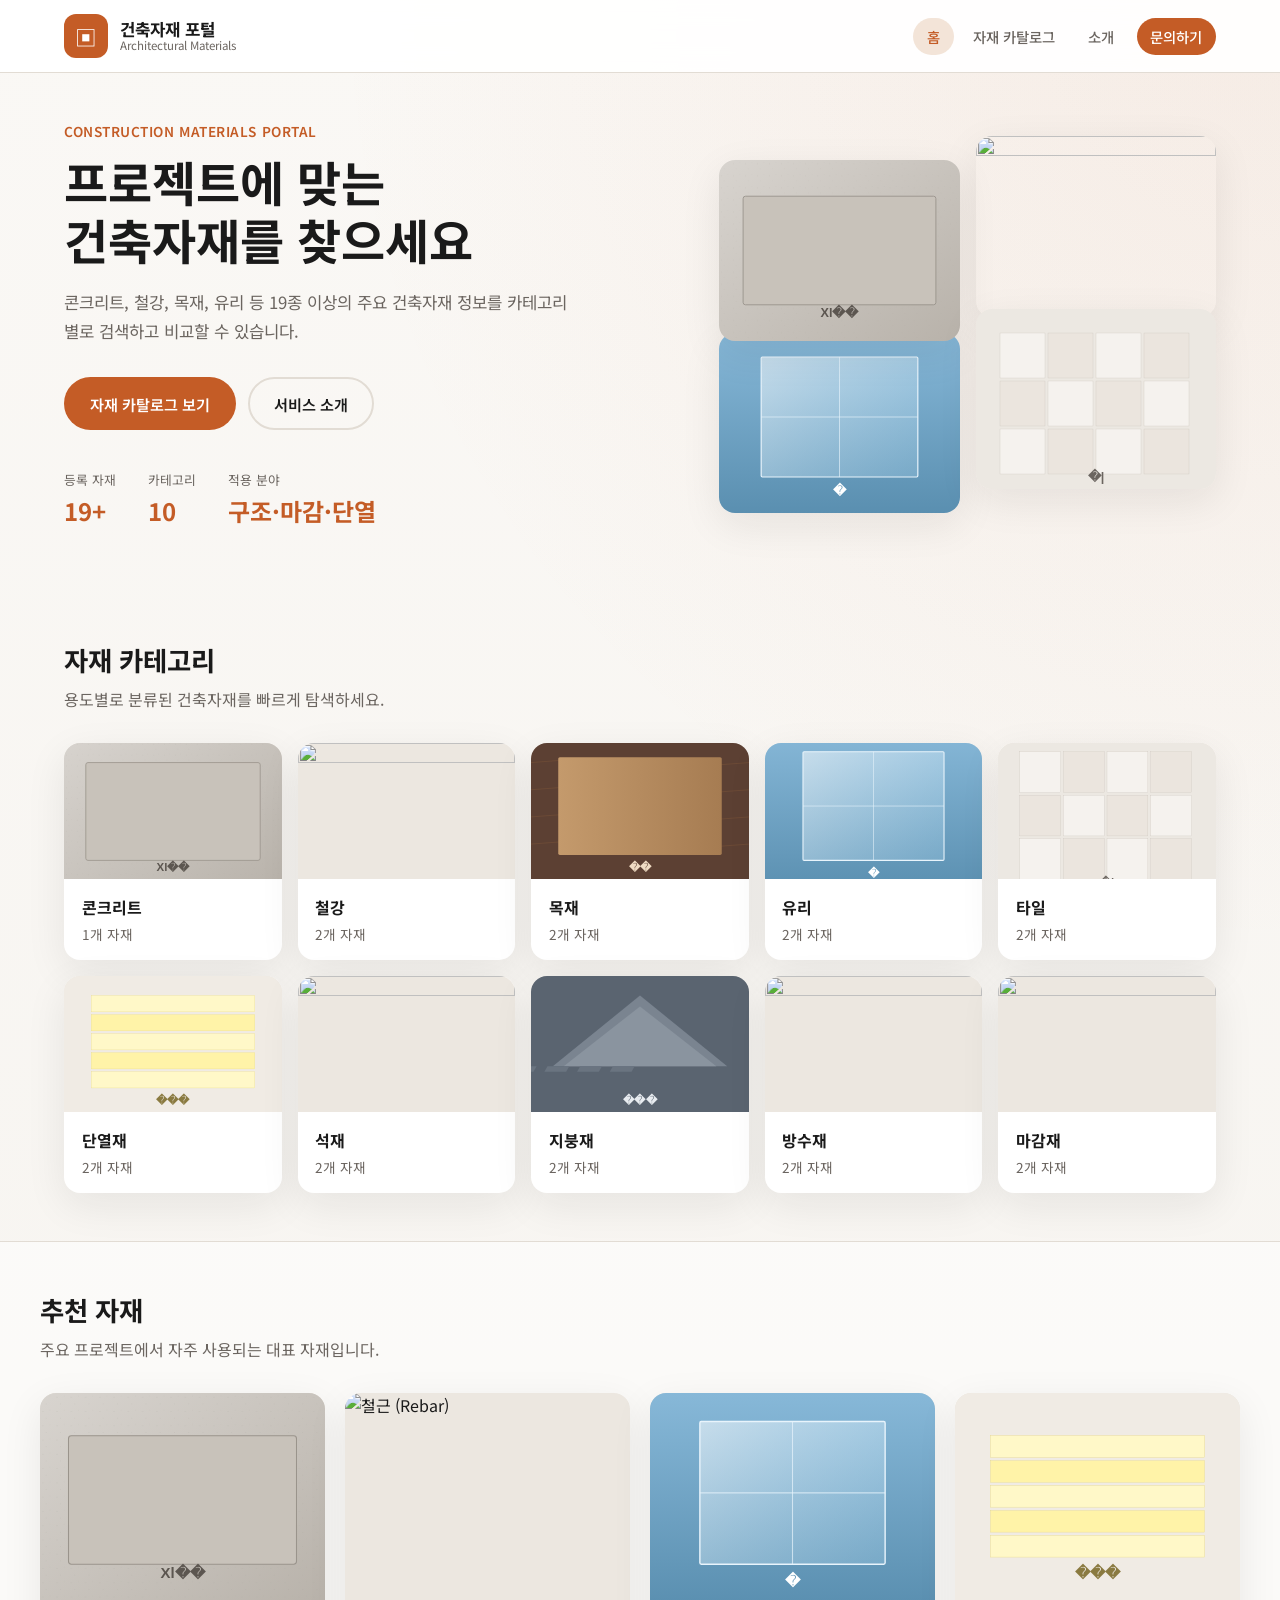
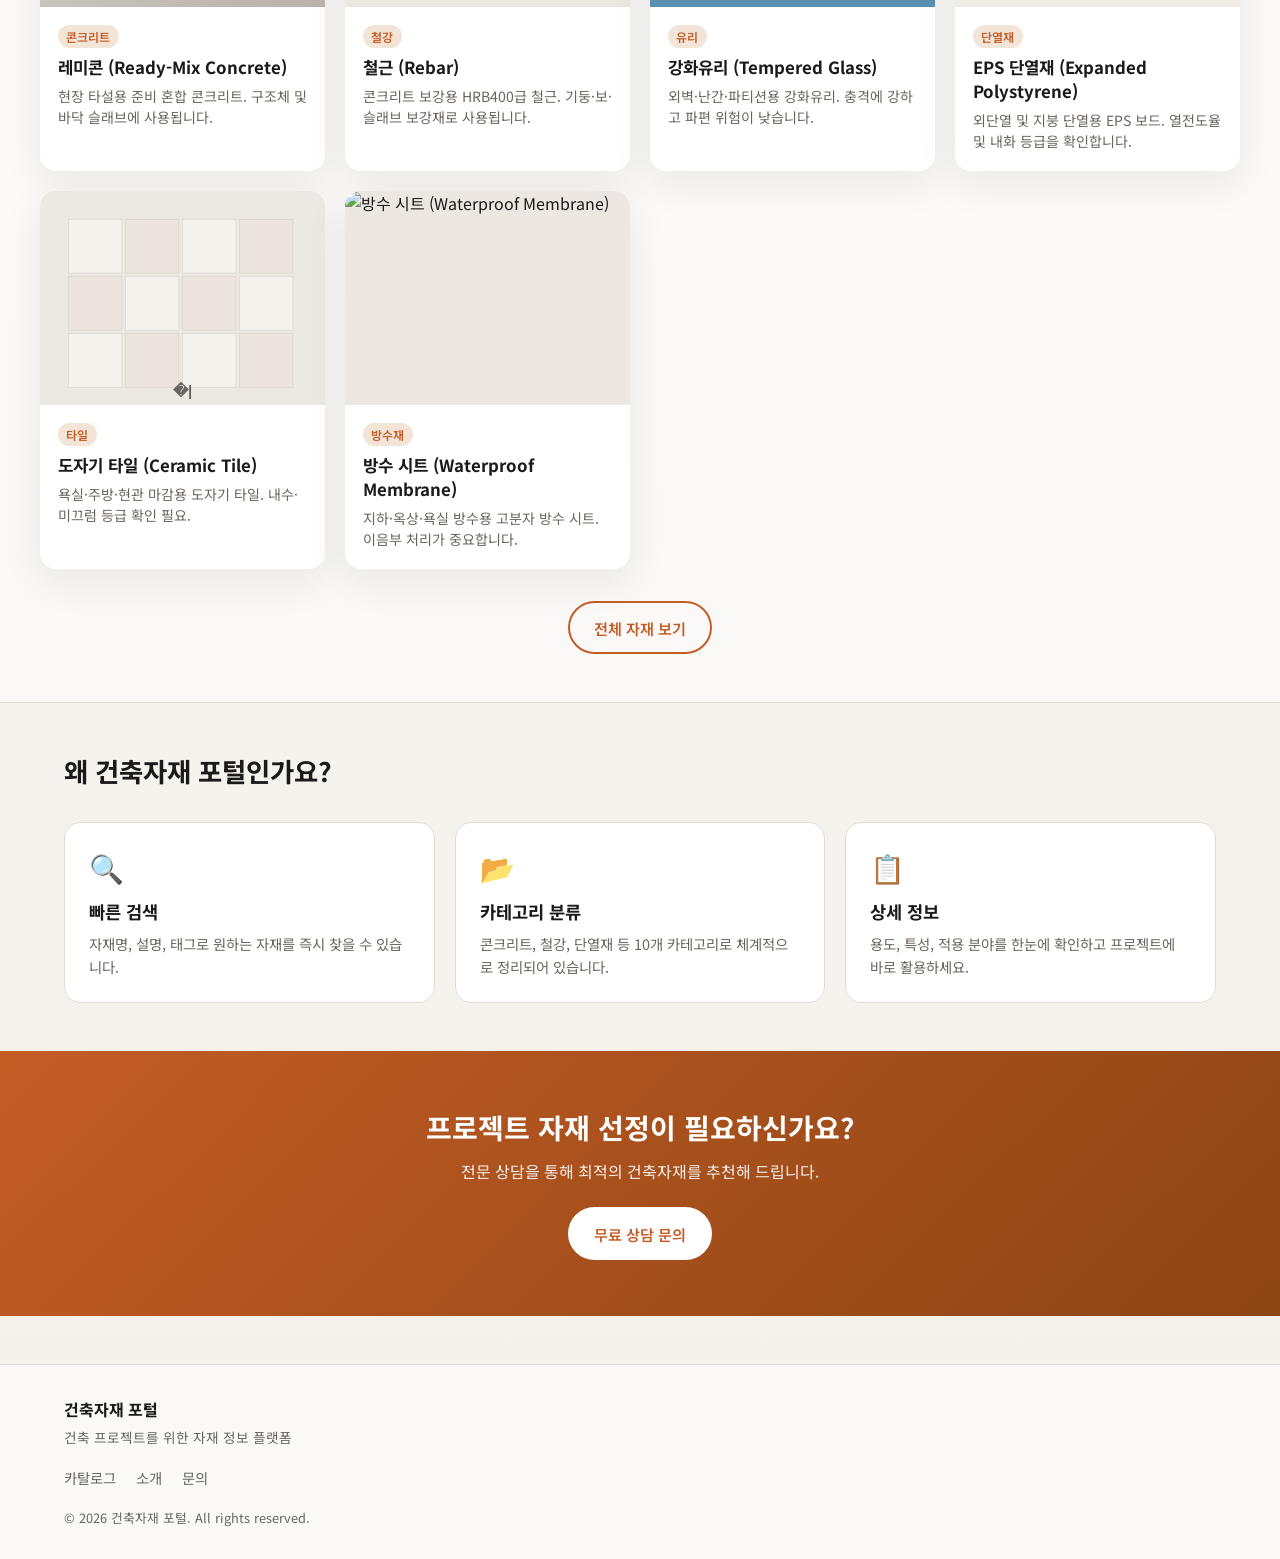
==== index.html @ ce955413 "Add architectural materials web site. Static multi-page site for browsing building materials with ca" ====
<!DOCTYPE html>
<html lang="ko">
<head>
  <meta charset="UTF-8">
  <meta name="viewport" content="width=device-width, initial-scale=1.0">
  <meta name="description" content="건축자재 정보, 카탈로그, 시공 가이드를 제공하는 건축자재 전문 포털">
  <title>건축자재 포털 | Architectural Materials</title>
  <link rel="preconnect" href="https://fonts.googleapis.com">
  <link rel="preconnect" href="https://fonts.gstatic.com" crossorigin>
  <link href="https://fonts.googleapis.com/css2?family=Noto+Sans+KR:wght@400;500;600;700&display=swap" rel="stylesheet">
  <link rel="stylesheet" href="styles.css">
</head>
<body>
  <header class="site-header">
    <div class="site-header__inner">
      <a class="site-brand" href="index.html">
        <span class="site-brand__logo" aria-hidden="true">▣</span>
        <span class="site-brand__text">
          <strong>건축자재 포털</strong>
          <small>Architectural Materials</small>
        </span>
      </a>
      <button class="nav-toggle" type="button" aria-expanded="false" aria-controls="siteNav" aria-label="메뉴 열기">
        <span></span><span></span><span></span>
      </button>
      <nav class="site-nav" id="siteNav">
        <a class="site-nav__link is-active" href="index.html">홈</a>
        <a class="site-nav__link" href="catalog.html">자재 카탈로그</a>
        <a class="site-nav__link" href="about.html">소개</a>
        <a class="site-nav__link site-nav__link--cta" href="contact.html">문의하기</a>
      </nav>
    </div>
  </header>

  <main>
    <section class="hero">
      <div class="hero__content">
        <p class="hero__eyebrow">Construction Materials Portal</p>
        <h1 class="hero__title">프로젝트에 맞는<br>건축자재를 찾으세요</h1>
        <p class="hero__desc">
          콘크리트, 철강, 목재, 유리 등 19종 이상의 주요 건축자재 정보를
          카테고리별로 검색하고 비교할 수 있습니다.
        </p>
        <div class="hero__actions">
          <a class="btn btn--primary" href="catalog.html">자재 카탈로그 보기</a>
          <a class="btn btn--ghost" href="about.html">서비스 소개</a>
        </div>
        <dl class="hero__stats">
          <div>
            <dt>등록 자재</dt>
            <dd id="heroMaterialCount">19+</dd>
          </div>
          <div>
            <dt>카테고리</dt>
            <dd id="heroCategoryCount">10</dd>
          </div>
          <div>
            <dt>적용 분야</dt>
            <dd>구조·마감·단열</dd>
          </div>
        </dl>
      </div>
      <div class="hero__visual" aria-hidden="true">
        <div class="hero__grid">
          <img src="images/concrete.svg" alt="">
          <img src="images/steel.svg" alt="">
          <img src="images/glass.svg" alt="">
          <img src="images/tile.svg" alt="">
        </div>
      </div>
    </section>

    <section class="section">
      <div class="section__head">
        <h2>자재 카테고리</h2>
        <p>용도별로 분류된 건축자재를 빠르게 탐색하세요.</p>
      </div>
      <div class="category-grid" id="categoryGrid"></div>
    </section>

    <section class="section section--alt">
      <div class="section__head">
        <h2>추천 자재</h2>
        <p>주요 프로젝트에서 자주 사용되는 대표 자재입니다.</p>
      </div>
      <div class="featured-grid" id="featuredGrid"></div>
      <div class="section__footer">
        <a class="btn btn--outline" href="catalog.html">전체 자재 보기</a>
      </div>
    </section>

    <section class="section">
      <div class="section__head">
        <h2>왜 건축자재 포털인가요?</h2>
      </div>
      <div class="features">
        <article class="feature-card">
          <span class="feature-card__icon">🔍</span>
          <h3>빠른 검색</h3>
          <p>자재명, 설명, 태그로 원하는 자재를 즉시 찾을 수 있습니다.</p>
        </article>
        <article class="feature-card">
          <span class="feature-card__icon">📂</span>
          <h3>카테고리 분류</h3>
          <p>콘크리트, 철강, 단열재 등 10개 카테고리로 체계적으로 정리되어 있습니다.</p>
        </article>
        <article class="feature-card">
          <span class="feature-card__icon">📋</span>
          <h3>상세 정보</h3>
          <p>용도, 특성, 적용 분야를 한눈에 확인하고 프로젝트에 바로 활용하세요.</p>
        </article>
      </div>
    </section>

    <section class="cta-banner">
      <div class="cta-banner__inner">
        <h2>프로젝트 자재 선정이 필요하신가요?</h2>
        <p>전문 상담을 통해 최적의 건축자재를 추천해 드립니다.</p>
        <a class="btn btn--light" href="contact.html">무료 상담 문의</a>
      </div>
    </section>
  </main>

  <footer class="site-footer">
    <div class="site-footer__inner">
      <div class="site-footer__brand">
        <strong>건축자재 포털</strong>
        <p>건축 프로젝트를 위한 자재 정보 플랫폼</p>
      </div>
      <nav class="site-footer__nav">
        <a href="catalog.html">카탈로그</a>
        <a href="about.html">소개</a>
        <a href="contact.html">문의</a>
      </nav>
      <p class="site-footer__copy">&copy; 2026 건축자재 포털. All rights reserved.</p>
    </div>
  </footer>

  <script src="materials.js"></script>
  <script src="home.js"></script>
  <script src="nav.js"></script>
</body>
</html>
---- styles.css ----
:root {
  --bg: #f4f1ec;
  --surface: #ffffff;
  --text: #1a1a1a;
  --muted: #6b6560;
  --accent: #c45c26;
  --accent-dark: #a34a1e;
  --accent-soft: #f3e4d8;
  --border: #e2dcd4;
  --shadow: 0 12px 40px rgba(26, 26, 26, 0.08);
  --radius: 16px;
  --header-h: 72px;
}

*,
*::before,
*::after {
  box-sizing: border-box;
}

body {
  margin: 0;
  font-family: "Noto Sans KR", sans-serif;
  color: var(--text);
  background:
    radial-gradient(circle at top right, rgba(196, 92, 38, 0.08), transparent 28%),
    linear-gradient(180deg, #faf8f5 0%, var(--bg) 100%);
  min-height: 100vh;
}

a {
  color: inherit;
  text-decoration: none;
}

img {
  max-width: 100%;
  display: block;
}

.visually-hidden {
  position: absolute;
  width: 1px;
  height: 1px;
  padding: 0;
  margin: -1px;
  overflow: hidden;
  clip: rect(0, 0, 0, 0);
  white-space: nowrap;
  border: 0;
}

/* Site Header */
.site-header {
  position: sticky;
  top: 0;
  z-index: 100;
  border-bottom: 1px solid var(--border);
  background: rgba(255, 255, 255, 0.92);
  backdrop-filter: blur(12px);
}

.site-header__inner {
  max-width: 1200px;
  margin: 0 auto;
  padding: 0 1.5rem;
  height: var(--header-h);
  display: flex;
  align-items: center;
  justify-content: space-between;
  gap: 1rem;
}

.site-brand {
  display: flex;
  align-items: center;
  gap: 0.75rem;
}

.site-brand__logo {
  display: grid;
  place-items: center;
  width: 2.75rem;
  height: 2.75rem;
  border-radius: 12px;
  background: var(--accent);
  color: white;
  font-size: 1.35rem;
}

.site-brand__text {
  display: flex;
  flex-direction: column;
  line-height: 1.2;
}

.site-brand__text strong {
  font-size: 1.05rem;
}

.site-brand__text small {
  color: var(--muted);
  font-size: 0.72rem;
}

.site-nav {
  display: flex;
  align-items: center;
  gap: 0.35rem;
}

.site-nav__link {
  padding: 0.5rem 0.85rem;
  border-radius: 999px;
  font-size: 0.9rem;
  font-weight: 500;
  color: var(--muted);
  transition: color 0.2s, background 0.2s;
}

.site-nav__link:hover {
  color: var(--text);
  background: rgba(0, 0, 0, 0.04);
}

.site-nav__link.is-active {
  color: var(--accent);
  background: var(--accent-soft);
}

.site-nav__link--cta {
  background: var(--accent);
  color: white !important;
  margin-left: 0.25rem;
}

.site-nav__link--cta:hover {
  background: var(--accent-dark);
}

.nav-toggle {
  display: none;
  flex-direction: column;
  justify-content: center;
  gap: 5px;
  width: 2.5rem;
  height: 2.5rem;
  padding: 0;
  border: 1px solid var(--border);
  border-radius: 10px;
  background: var(--surface);
  cursor: pointer;
}

.nav-toggle span {
  display: block;
  width: 18px;
  height: 2px;
  margin: 0 auto;
  background: var(--text);
  border-radius: 2px;
}

/* Buttons */
.btn {
  display: inline-flex;
  align-items: center;
  justify-content: center;
  padding: 0.85rem 1.5rem;
  border-radius: 999px;
  font: inherit;
  font-weight: 600;
  font-size: 0.95rem;
  border: 2px solid transparent;
  cursor: pointer;
  transition: all 0.2s;
}

.btn--primary {
  background: var(--accent);
  color: white;
}

.btn--primary:hover {
  background: var(--accent-dark);
}

.btn--ghost {
  background: transparent;
  border-color: var(--border);
  color: var(--text);
}

.btn--ghost:hover {
  border-color: var(--accent);
  color: var(--accent);
}

.btn--outline {
  background: transparent;
  border-color: var(--accent);
  color: var(--accent);
}

.btn--outline:hover {
  background: var(--accent-soft);
}

.btn--light {
  background: white;
  color: var(--accent);
}

.btn--light:hover {
  background: var(--accent-soft);
}

.btn--full {
  width: 100%;
}

/* Hero */
.hero {
  max-width: 1200px;
  margin: 0 auto;
  padding: 3rem 1.5rem 4rem;
  display: grid;
  grid-template-columns: 1.1fr 0.9fr;
  gap: 3rem;
  align-items: center;
}

.hero__eyebrow {
  margin: 0 0 0.75rem;
  color: var(--accent);
  font-size: 0.85rem;
  font-weight: 600;
  letter-spacing: 0.04em;
  text-transform: uppercase;
}

.hero__title {
  margin: 0;
  font-size: clamp(2rem, 5vw, 3rem);
  line-height: 1.2;
  font-weight: 700;
}

.hero__desc {
  margin: 1.25rem 0 0;
  color: var(--muted);
  font-size: 1.05rem;
  line-height: 1.7;
  max-width: 32rem;
}

.hero__actions {
  display: flex;
  flex-wrap: wrap;
  gap: 0.75rem;
  margin-top: 2rem;
}

.hero__stats {
  display: flex;
  gap: 2rem;
  margin: 2.5rem 0 0;
  padding: 0;
}

.hero__stats div {
  display: flex;
  flex-direction: column;
  gap: 0.25rem;
}

.hero__stats dt {
  font-size: 0.8rem;
  color: var(--muted);
}

.hero__stats dd {
  margin: 0;
  font-size: 1.5rem;
  font-weight: 700;
  color: var(--accent);
}

.hero__grid {
  display: grid;
  grid-template-columns: 1fr 1fr;
  gap: 1rem;
}

.hero__grid img {
  width: 100%;
  aspect-ratio: 4 / 3;
  object-fit: cover;
  border-radius: var(--radius);
  box-shadow: var(--shadow);
}

.hero__grid img:first-child {
  transform: translateY(1.5rem);
}

.hero__grid img:last-child {
  transform: translateY(-1.5rem);
}

/* Sections */
.section {
  max-width: 1200px;
  margin: 0 auto;
  padding: 3rem 1.5rem;
}

.section--alt {
  background: rgba(255, 255, 255, 0.55);
  border-block: 1px solid var(--border);
  max-width: none;
}

.section--alt > * {
  max-width: 1200px;
  margin-inline: auto;
}

.section__head {
  margin-bottom: 2rem;
}

.section__head h2 {
  margin: 0;
  font-size: 1.65rem;
}

.section__head p {
  margin: 0.5rem 0 0;
  color: var(--muted);
}

.section__footer {
  text-align: center;
  margin-top: 2rem;
}

/* Category Grid */
.category-grid {
  display: grid;
  grid-template-columns: repeat(auto-fill, minmax(200px, 1fr));
  gap: 1rem;
}

.category-card {
  display: flex;
  flex-direction: column;
  background: var(--surface);
  border-radius: var(--radius);
  overflow: hidden;
  box-shadow: var(--shadow);
  transition: transform 0.25s, box-shadow 0.25s;
}

.category-card:hover {
  transform: translateY(-4px);
  box-shadow: 0 18px 48px rgba(26, 26, 26, 0.12);
}

.category-card__img {
  width: 100%;
  aspect-ratio: 16 / 10;
  object-fit: cover;
  background: #ece7e0;
}

.category-card__body {
  padding: 1rem 1.1rem;
}

.category-card__body h3 {
  margin: 0;
  font-size: 1rem;
}

.category-card__body p {
  margin: 0.3rem 0 0;
  color: var(--muted);
  font-size: 0.85rem;
}

/* Featured Grid */
.featured-grid {
  display: grid;
  grid-template-columns: repeat(auto-fill, minmax(260px, 1fr));
  gap: 1.25rem;
}

/* Features */
.features {
  display: grid;
  grid-template-columns: repeat(auto-fit, minmax(240px, 1fr));
  gap: 1.25rem;
}

.feature-card {
  padding: 1.5rem;
  background: var(--surface);
  border-radius: var(--radius);
  border: 1px solid var(--border);
}

.feature-card__icon {
  font-size: 1.75rem;
}

.feature-card h3 {
  margin: 0.75rem 0 0;
  font-size: 1.1rem;
}

.feature-card p {
  margin: 0.5rem 0 0;
  color: var(--muted);
  font-size: 0.9rem;
  line-height: 1.6;
}

/* CTA Banner */
.cta-banner {
  background: linear-gradient(135deg, var(--accent) 0%, #8b4513 100%);
  color: white;
  padding: 3.5rem 1.5rem;
}

.cta-banner__inner {
  max-width: 720px;
  margin: 0 auto;
  text-align: center;
}

.cta-banner__inner h2 {
  margin: 0;
  font-size: 1.75rem;
}

.cta-banner__inner p {
  margin: 0.75rem 0 1.5rem;
  opacity: 0.9;
}

/* Page Layout */
.page-main {
  max-width: 1200px;
  margin: 0 auto;
  padding: 2rem 1.5rem 3rem;
}

.page-header {
  margin-bottom: 2rem;
}

.page-header h1 {
  margin: 0;
  font-size: 2rem;
}

.page-header p {
  margin: 0.5rem 0 0;
  color: var(--muted);
}

/* Toolbar & Gallery */
.toolbar {
  display: grid;
  gap: 1rem;
  margin-bottom: 1rem;
}

.search input {
  width: 100%;
  padding: 0.95rem 1.1rem;
  border: 1px solid var(--border);
  border-radius: 999px;
  background: var(--surface);
  font: inherit;
  outline: none;
  transition: border-color 0.2s, box-shadow 0.2s;
}

.search input:focus {
  border-color: var(--accent);
  box-shadow: 0 0 0 4px rgba(196, 92, 38, 0.12);
}

.filters {
  display: flex;
  flex-wrap: wrap;
  gap: 0.6rem;
}

.filter-btn {
  border: 1px solid var(--border);
  background: var(--surface);
  color: var(--text);
  padding: 0.55rem 0.95rem;
  border-radius: 999px;
  font: inherit;
  cursor: pointer;
  transition: all 0.2s;
}

.filter-btn:hover {
  border-color: var(--accent);
}

.filter-btn.is-active {
  background: var(--accent);
  border-color: var(--accent);
  color: white;
}

.catalog-meta {
  margin-bottom: 1.25rem;
}

.catalog-meta__count {
  font-size: 0.9rem;
  color: var(--muted);
  font-weight: 500;
}

.gallery {
  display: grid;
  grid-template-columns: repeat(auto-fill, minmax(260px, 1fr));
  gap: 1.25rem;
}

.card {
  border: 0;
  padding: 0;
  background: var(--surface);
  border-radius: var(--radius);
  overflow: hidden;
  box-shadow: var(--shadow);
  cursor: pointer;
  text-align: left;
  transition: transform 0.25s ease, box-shadow 0.25s ease;
}

.card--link {
  display: block;
  color: inherit;
}

.card:hover {
  transform: translateY(-4px);
  box-shadow: 0 18px 48px rgba(26, 26, 26, 0.12);
}

.card__image-wrap {
  aspect-ratio: 4 / 3;
  overflow: hidden;
  background: #ece7e0;
}

.card__image {
  width: 100%;
  height: 100%;
  object-fit: cover;
  display: block;
  transition: transform 0.35s ease;
}

.card:hover .card__image {
  transform: scale(1.04);
}

.card__body {
  padding: 1rem 1.1rem 1.15rem;
}

.card__category {
  display: inline-block;
  margin-bottom: 0.45rem;
  padding: 0.2rem 0.55rem;
  border-radius: 999px;
  background: var(--accent-soft);
  color: var(--accent);
  font-size: 0.75rem;
  font-weight: 600;
}

.card__title {
  margin: 0;
  font-size: 1.05rem;
  font-weight: 700;
}

.card__description {
  margin: 0.45rem 0 0;
  color: var(--muted);
  font-size: 0.88rem;
  line-height: 1.5;
  display: -webkit-box;
  -webkit-line-clamp: 2;
  -webkit-box-orient: vertical;
  overflow: hidden;
}

.empty-state {
  text-align: center;
  color: var(--muted);
  padding: 3rem 1rem;
}

/* About Page */
.about-intro {
  display: grid;
  grid-template-columns: 1.2fr 0.8fr;
  gap: 2.5rem;
  align-items: center;
  margin-bottom: 1rem;
}

.about-intro__text h2 {
  margin: 0 0 1rem;
  font-size: 1.5rem;
}

.about-intro__text p {
  margin: 0 0 1rem;
  color: var(--muted);
  line-height: 1.75;
}

.about-intro__visual {
  display: grid;
  grid-template-columns: 1fr 1fr;
  gap: 0.75rem;
}

.about-intro__visual img {
  border-radius: 12px;
  box-shadow: var(--shadow);
}

.about-intro__visual img:first-child {
  grid-column: 1 / -1;
}

.about-list {
  list-style: none;
  padding: 0;
  margin: 0;
  display: grid;
  gap: 0.75rem;
}

.about-list li {
  display: flex;
  flex-wrap: wrap;
  gap: 0.5rem 1rem;
  padding: 1rem 1.25rem;
  background: var(--surface);
  border-radius: 12px;
  border: 1px solid var(--border);
}

.about-list strong {
  min-width: 4rem;
  color: var(--accent);
}

.about-list span {
  color: var(--muted);
  font-size: 0.9rem;
}

.steps {
  list-style: none;
  padding: 0;
  margin: 0;
  display: grid;
  gap: 1.25rem;
}

.step {
  display: flex;
  gap: 1.25rem;
  align-items: flex-start;
  padding: 1.25rem;
  background: var(--surface);
  border-radius: var(--radius);
  border: 1px solid var(--border);
}

.step__num {
  flex-shrink: 0;
  width: 2.5rem;
  height: 2.5rem;
  display: grid;
  place-items: center;
  border-radius: 50%;
  background: var(--accent);
  color: white;
  font-weight: 700;
}

.step h3 {
  margin: 0;
  font-size: 1.05rem;
}

.step p {
  margin: 0.4rem 0 0;
  color: var(--muted);
  font-size: 0.9rem;
  line-height: 1.6;
}

/* Contact Page */
.contact-layout {
  display: grid;
  grid-template-columns: 1fr 1.2fr;
  gap: 2.5rem;
  align-items: start;
}

.contact-info h2,
.contact-form-wrap h2 {
  margin: 0 0 1.25rem;
  font-size: 1.25rem;
}

.contact-details {
  margin: 0;
  display: grid;
  gap: 1.25rem;
}

.contact-details dt {
  font-size: 0.8rem;
  color: var(--muted);
  margin-bottom: 0.25rem;
}

.contact-details dd {
  margin: 0;
  line-height: 1.5;
}

.contact-details a {
  color: var(--accent);
}

.contact-details a:hover {
  text-decoration: underline;
}

.contact-note {
  margin-top: 1.5rem;
  padding: 1rem;
  background: var(--accent-soft);
  border-radius: 12px;
  font-size: 0.88rem;
  color: var(--accent-dark);
}

.contact-note p {
  margin: 0;
}

.contact-form-wrap {
  padding: 1.75rem;
  background: var(--surface);
  border-radius: var(--radius);
  border: 1px solid var(--border);
  box-shadow: var(--shadow);
}

.form-group {
  margin-bottom: 1.1rem;
}

.form-group label {
  display: block;
  margin-bottom: 0.4rem;
  font-size: 0.9rem;
  font-weight: 500;
}

.required {
  color: var(--accent);
}

.form-group input,
.form-group select,
.form-group textarea {
  width: 100%;
  padding: 0.8rem 1rem;
  border: 1px solid var(--border);
  border-radius: 10px;
  font: inherit;
  outline: none;
  transition: border-color 0.2s, box-shadow 0.2s;
}

.form-group input:focus,
.form-group select:focus,
.form-group textarea:focus {
  border-color: var(--accent);
  box-shadow: 0 0 0 3px rgba(196, 92, 38, 0.1);
}

.form-group textarea {
  resize: vertical;
  min-height: 120px;
}

.form-success {
  margin: 1rem 0 0;
  padding: 0.85rem;
  background: #e8f5e9;
  color: #2e7d32;
  border-radius: 10px;
  font-size: 0.9rem;
  text-align: center;
}

/* Lightbox */
.lightbox {
  width: min(920px, calc(100vw - 2rem));
  max-height: calc(100vh - 2rem);
  padding: 0;
  border: 0;
  border-radius: 20px;
  overflow: hidden;
  background: var(--surface);
  box-shadow: 0 24px 80px rgba(0, 0, 0, 0.25);
}

.lightbox::backdrop {
  background: rgba(20, 18, 16, 0.72);
  backdrop-filter: blur(4px);
}

.lightbox__close {
  position: absolute;
  top: 0.75rem;
  right: 0.75rem;
  z-index: 2;
  width: 2.5rem;
  height: 2.5rem;
  border: 0;
  border-radius: 50%;
  background: rgba(255, 255, 255, 0.92);
  font-size: 1.5rem;
  line-height: 1;
  cursor: pointer;
}

.lightbox__figure {
  margin: 0;
}

.lightbox__image {
  width: 100%;
  max-height: 58vh;
  object-fit: cover;
  display: block;
  background: #ece7e0;
}

.lightbox__caption {
  padding: 1.25rem 1.5rem 1.5rem;
}

.lightbox__caption h2 {
  margin: 0;
  font-size: 1.35rem;
}

.lightbox__caption p {
  margin: 0.65rem 0 0;
  color: var(--muted);
  line-height: 1.6;
}

.lightbox__meta {
  display: flex;
  flex-wrap: wrap;
  gap: 0.5rem;
  margin-top: 1rem;
  align-items: center;
}

.badge {
  display: inline-block;
  padding: 0.25rem 0.65rem;
  border-radius: 999px;
  background: var(--accent-soft);
  color: var(--accent);
  font-size: 0.8rem;
  font-weight: 600;
}

.lightbox__tags {
  color: var(--muted);
  font-size: 0.85rem;
}

/* Footer */
.site-footer {
  margin-top: 3rem;
  border-top: 1px solid var(--border);
  background: rgba(255, 255, 255, 0.6);
}

.site-footer__inner {
  max-width: 1200px;
  margin: 0 auto;
  padding: 2rem 1.5rem;
  display: grid;
  gap: 1.25rem;
}

.site-footer__brand strong {
  font-size: 1rem;
}

.site-footer__brand p {
  margin: 0.35rem 0 0;
  color: var(--muted);
  font-size: 0.85rem;
}

.site-footer__nav {
  display: flex;
  gap: 1.25rem;
}

.site-footer__nav a {
  color: var(--muted);
  font-size: 0.9rem;
}

.site-footer__nav a:hover {
  color: var(--accent);
}

.site-footer__copy {
  margin: 0;
  color: var(--muted);
  font-size: 0.8rem;
}

/* Responsive */
@media (max-width: 900px) {
  .hero {
    grid-template-columns: 1fr;
    padding-top: 2rem;
  }

  .hero__visual {
    order: -1;
  }

  .hero__grid img:first-child,
  .hero__grid img:last-child {
    transform: none;
  }

  .about-intro,
  .contact-layout {
    grid-template-columns: 1fr;
  }
}

@media (max-width: 768px) {
  .nav-toggle {
    display: flex;
  }

  .site-nav {
    position: absolute;
    top: var(--header-h);
    left: 0;
    right: 0;
    flex-direction: column;
    align-items: stretch;
    padding: 1rem 1.5rem 1.5rem;
    background: var(--surface);
    border-bottom: 1px solid var(--border);
    box-shadow: var(--shadow);
    display: none;
  }

  .site-nav.is-open {
    display: flex;
  }

  .site-nav__link {
    padding: 0.75rem 1rem;
  }

  .site-nav__link--cta {
    margin-left: 0;
    text-align: center;
  }

  .site-header__inner {
    position: relative;
  }

  .hero__stats {
    gap: 1.25rem;
  }
}

@media (max-width: 640px) {
  .page-header h1 {
    font-size: 1.65rem;
  }

  .hero__actions {
    flex-direction: column;
  }

  .hero__actions .btn {
    width: 100%;
  }
}
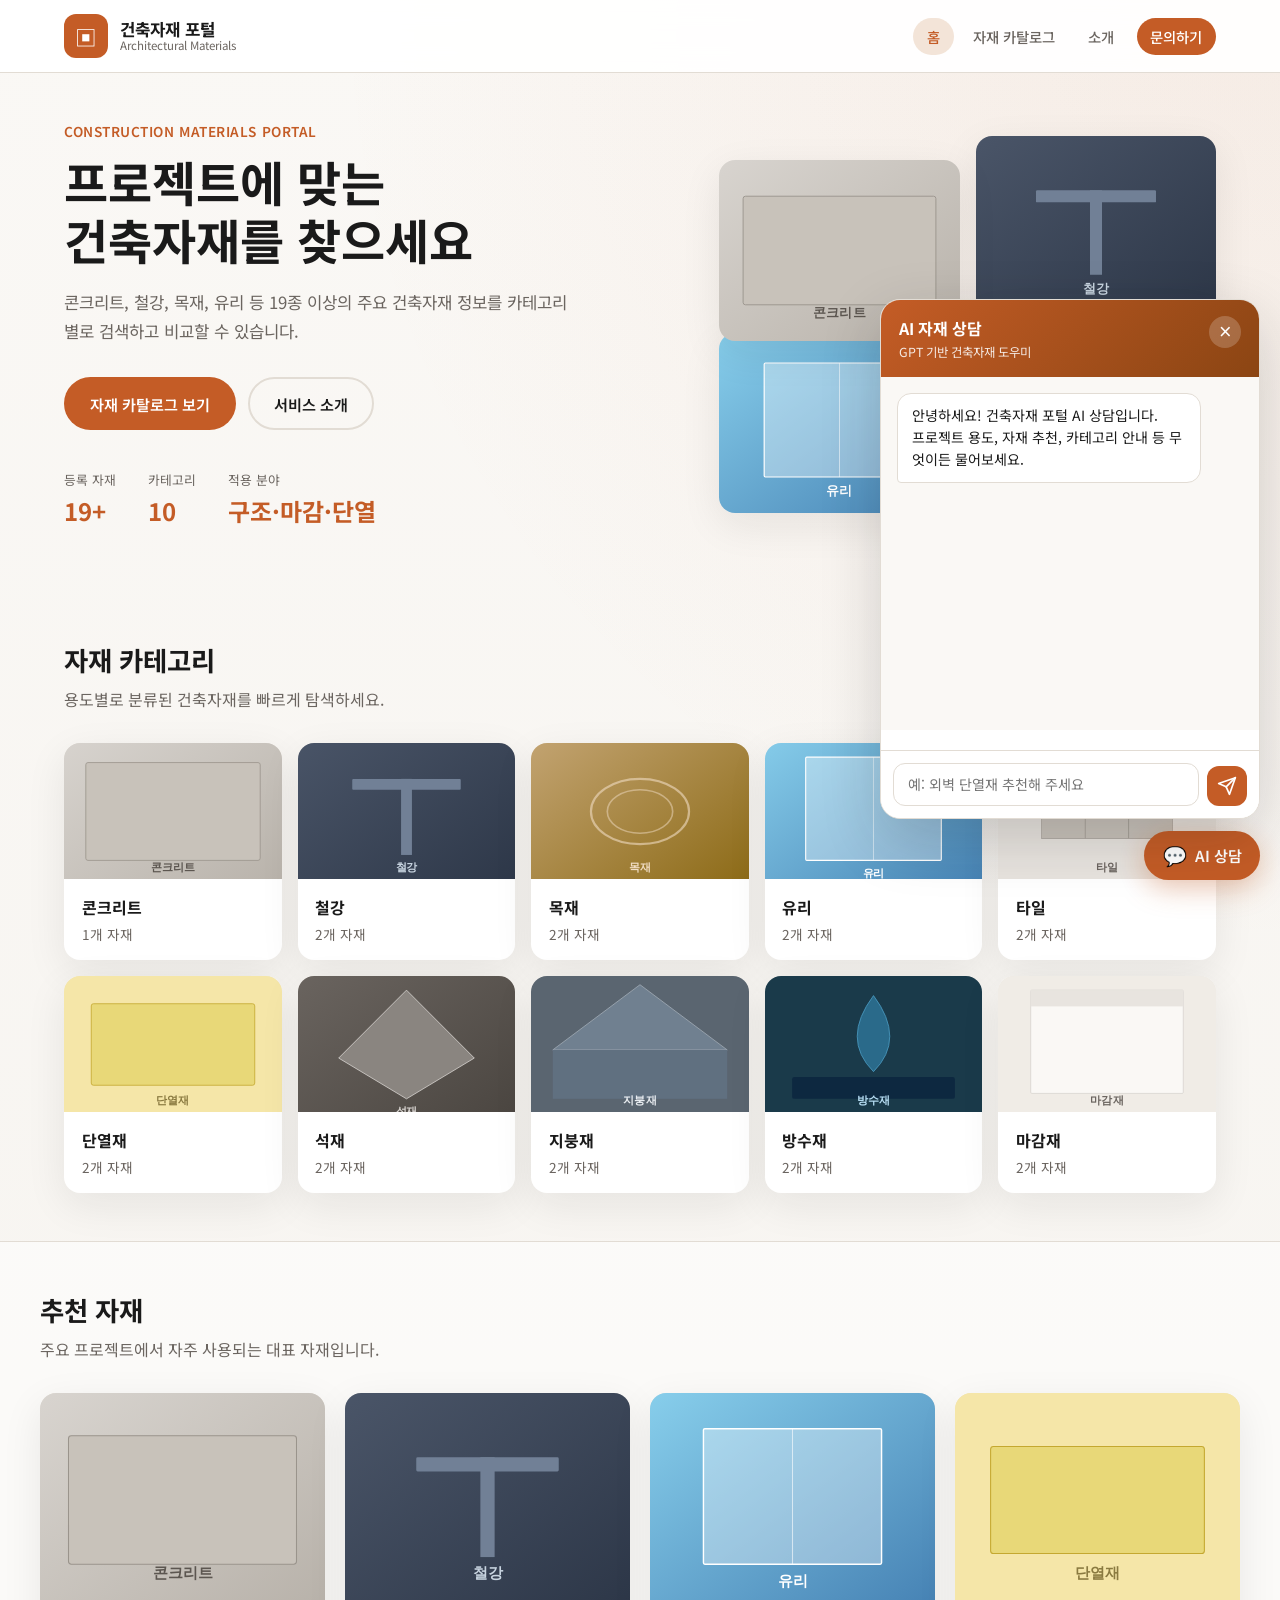
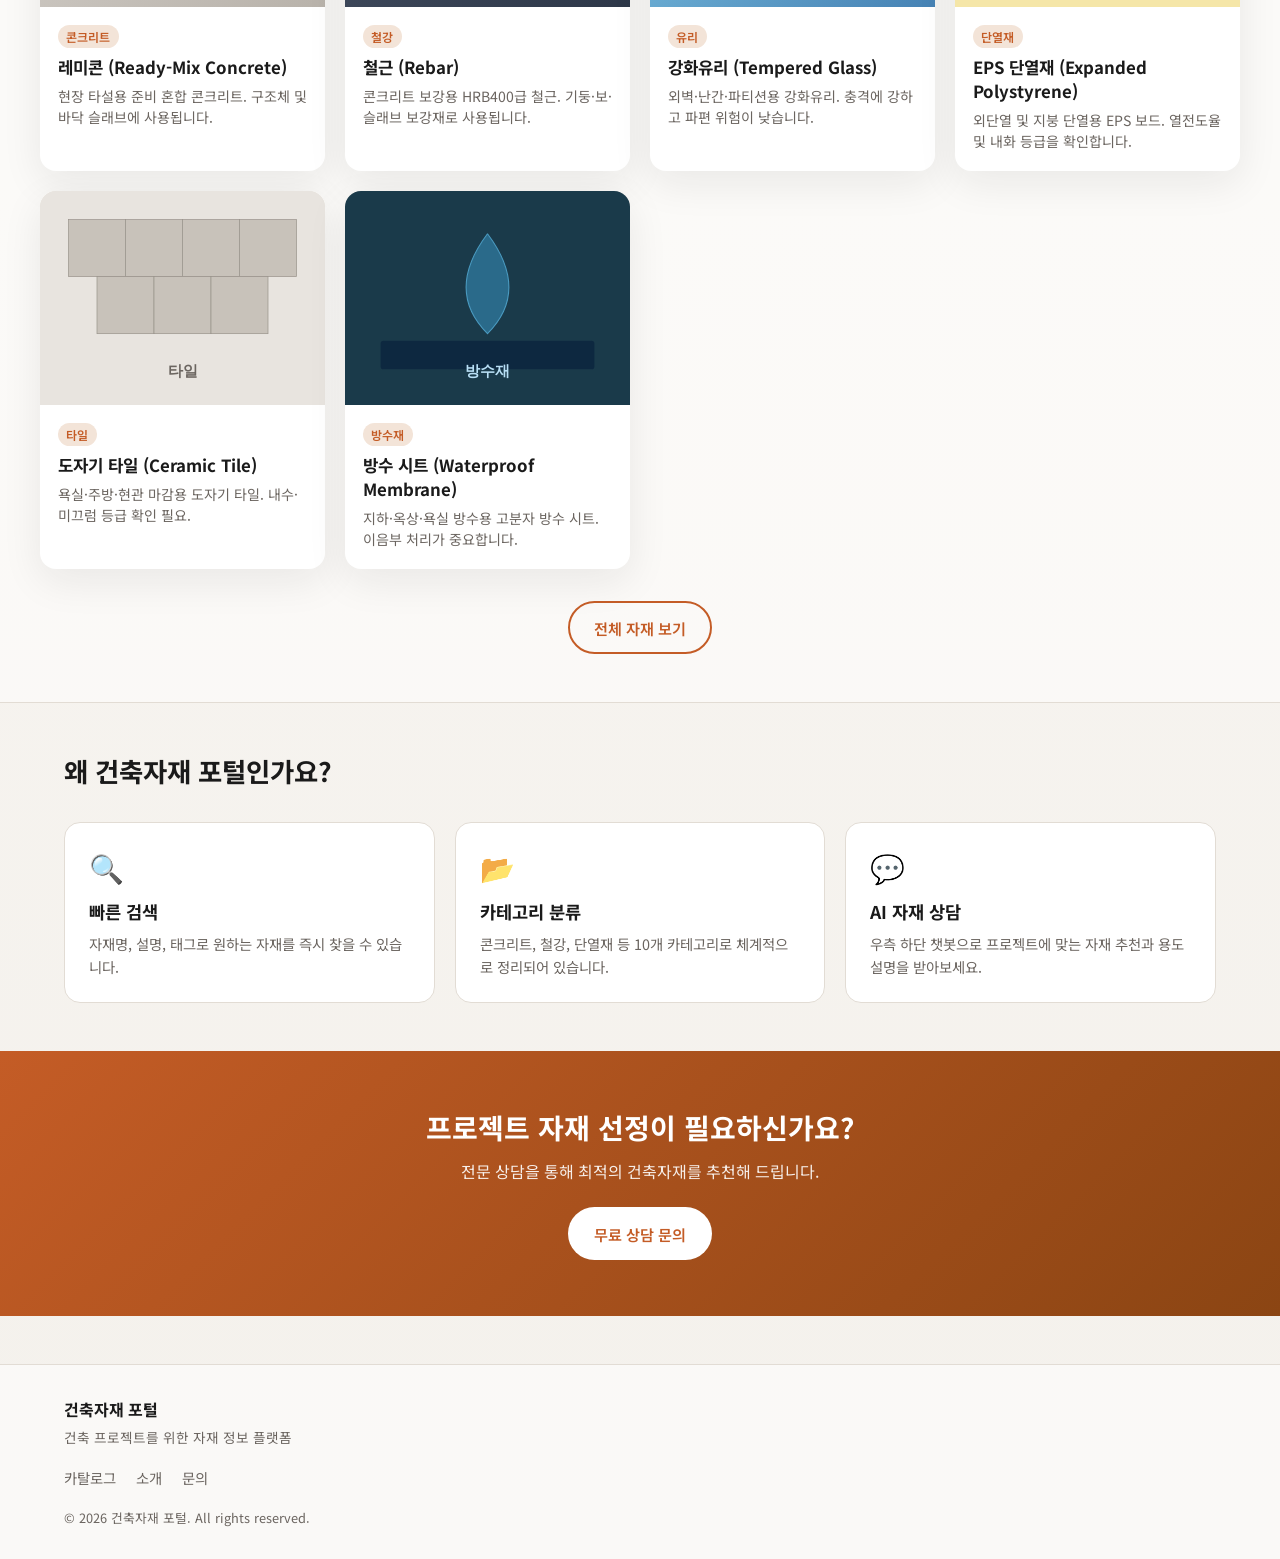
==== commit f6465f81: "Add AI chatbot backend and showroom demo. Integrates OpenAI-powered chat on the portal with a Python" ====
--- a/index.html
+++ b/index.html
@@ -105,9 +105,9 @@
           <p>콘크리트, 철강, 단열재 등 10개 카테고리로 체계적으로 정리되어 있습니다.</p>
         </article>
         <article class="feature-card">
-          <span class="feature-card__icon">📋</span>
-          <h3>상세 정보</h3>
-          <p>용도, 특성, 적용 분야를 한눈에 확인하고 프로젝트에 바로 활용하세요.</p>
+          <span class="feature-card__icon">💬</span>
+          <h3>AI 자재 상담</h3>
+          <p>우측 하단 챗봇으로 프로젝트에 맞는 자재 추천과 용도 설명을 받아보세요.</p>
         </article>
       </div>
     </section>
@@ -136,8 +136,53 @@
     </div>
   </footer>
 
+  <!-- AI 챗봇 -->
+  <div class="chatbot" id="chatbotWidget">
+    <button
+      class="chatbot__toggle"
+      id="chatbotToggle"
+      type="button"
+      aria-expanded="false"
+      aria-controls="chatbotPanel"
+      aria-label="AI 자재 상담 열기"
+    >
+      <span class="chatbot__toggle-icon" aria-hidden="true">💬</span>
+      <span class="chatbot__toggle-label">AI 상담</span>
+    </button>
+
+    <div class="chatbot__panel" id="chatbotPanel" hidden role="dialog" aria-labelledby="chatbotTitle">
+      <header class="chatbot__header">
+        <div>
+          <h2 class="chatbot__title" id="chatbotTitle">AI 자재 상담</h2>
+          <p class="chatbot__subtitle">GPT 기반 건축자재 도우미</p>
+        </div>
+        <button class="chatbot__close" id="chatbotClose" type="button" aria-label="챗봇 닫기">&times;</button>
+      </header>
+
+      <div class="chatbot__messages" id="chatbotMessages" aria-live="polite"></div>
+      <p class="chatbot__status" id="chatbotStatus" aria-live="polite"></p>
+
+      <form class="chatbot__form" id="chatbotForm">
+        <label class="visually-hidden" for="chatbotInput">메시지 입력</label>
+        <textarea
+          id="chatbotInput"
+          rows="1"
+          placeholder="예: 외벽 단열재 추천해 주세요"
+          autocomplete="off"
+        ></textarea>
+        <button class="chatbot__send" id="chatbotSend" type="submit" aria-label="메시지 보내기">
+          <svg width="20" height="20" viewBox="0 0 24 24" fill="none" aria-hidden="true">
+            <path d="M22 2L11 13" stroke="currentColor" stroke-width="2" stroke-linecap="round"/>
+            <path d="M22 2L15 22L11 13L2 9L22 2Z" stroke="currentColor" stroke-width="2" stroke-linejoin="round"/>
+          </svg>
+        </button>
+      </form>
+    </div>
+  </div>
+
   <script src="materials.js"></script>
   <script src="home.js"></script>
   <script src="nav.js"></script>
+  <script src="chatbot.js"></script>
 </body>
 </html>
--- a/styles.css
+++ b/styles.css
@@ -830,6 +830,7 @@
 
 /* Lightbox */
 .lightbox {
+  position: relative;
   width: min(920px, calc(100vw - 2rem));
   max-height: calc(100vh - 2rem);
   padding: 0;
@@ -1031,3 +1032,254 @@
     width: 100%;
   }
 }
+
+/* Chatbot */
+.chatbot {
+  position: fixed;
+  right: 1.25rem;
+  bottom: 1.25rem;
+  z-index: 200;
+  font-family: "Noto Sans KR", sans-serif;
+}
+
+.chatbot__toggle {
+  display: flex;
+  align-items: center;
+  gap: 0.5rem;
+  padding: 0.85rem 1.15rem;
+  border: 0;
+  border-radius: 999px;
+  background: var(--accent);
+  color: white;
+  font: inherit;
+  font-weight: 600;
+  font-size: 0.95rem;
+  cursor: pointer;
+  box-shadow: 0 8px 28px rgba(196, 92, 38, 0.35);
+  transition: transform 0.2s, background 0.2s, opacity 0.2s;
+}
+
+.chatbot__toggle:hover {
+  background: var(--accent-dark);
+  transform: translateY(-2px);
+}
+
+.chatbot__toggle.is-hidden {
+  opacity: 0;
+  pointer-events: none;
+  transform: scale(0.9);
+}
+
+.chatbot__toggle-icon {
+  font-size: 1.2rem;
+  line-height: 1;
+}
+
+.chatbot__panel {
+  position: absolute;
+  right: 0;
+  bottom: calc(100% + 0.75rem);
+  width: min(380px, calc(100vw - 2.5rem));
+  height: min(520px, calc(100vh - 6rem));
+  display: flex;
+  flex-direction: column;
+  background: var(--surface);
+  border: 1px solid var(--border);
+  border-radius: 20px;
+  box-shadow: 0 20px 60px rgba(26, 26, 26, 0.18);
+  overflow: hidden;
+}
+
+.chatbot__header {
+  display: flex;
+  align-items: flex-start;
+  justify-content: space-between;
+  gap: 0.75rem;
+  padding: 1rem 1.1rem;
+  background: linear-gradient(135deg, var(--accent) 0%, #8b4513 100%);
+  color: white;
+}
+
+.chatbot__title {
+  margin: 0;
+  font-size: 1rem;
+  font-weight: 700;
+}
+
+.chatbot__subtitle {
+  margin: 0.2rem 0 0;
+  font-size: 0.78rem;
+  opacity: 0.88;
+}
+
+.chatbot__close {
+  flex-shrink: 0;
+  width: 2rem;
+  height: 2rem;
+  border: 0;
+  border-radius: 50%;
+  background: rgba(255, 255, 255, 0.2);
+  color: white;
+  font-size: 1.35rem;
+  line-height: 1;
+  cursor: pointer;
+}
+
+.chatbot__close:hover {
+  background: rgba(255, 255, 255, 0.32);
+}
+
+.chatbot__messages {
+  flex: 1;
+  overflow-y: auto;
+  padding: 1rem;
+  display: flex;
+  flex-direction: column;
+  gap: 0.75rem;
+  background: #faf8f5;
+}
+
+.chatbot-message {
+  display: flex;
+}
+
+.chatbot-message--user {
+  justify-content: flex-end;
+}
+
+.chatbot-message--assistant {
+  justify-content: flex-start;
+}
+
+.chatbot-message__bubble {
+  max-width: 88%;
+  padding: 0.7rem 0.9rem;
+  border-radius: 14px;
+  font-size: 0.88rem;
+  line-height: 1.55;
+  white-space: pre-wrap;
+  word-break: break-word;
+}
+
+.chatbot-message--user .chatbot-message__bubble {
+  background: var(--accent);
+  color: white;
+  border-bottom-right-radius: 4px;
+}
+
+.chatbot-message--assistant .chatbot-message__bubble {
+  background: white;
+  color: var(--text);
+  border: 1px solid var(--border);
+  border-bottom-left-radius: 4px;
+}
+
+.chatbot-dots {
+  display: inline-flex;
+  gap: 4px;
+  align-items: center;
+  height: 1rem;
+}
+
+.chatbot-dots span {
+  width: 6px;
+  height: 6px;
+  border-radius: 50%;
+  background: var(--muted);
+  animation: chatbot-bounce 1.2s infinite ease-in-out;
+}
+
+.chatbot-dots span:nth-child(2) {
+  animation-delay: 0.15s;
+}
+
+.chatbot-dots span:nth-child(3) {
+  animation-delay: 0.3s;
+}
+
+@keyframes chatbot-bounce {
+  0%, 80%, 100% { transform: translateY(0); opacity: 0.5; }
+  40% { transform: translateY(-4px); opacity: 1; }
+}
+
+.chatbot__status {
+  min-height: 1.25rem;
+  margin: 0;
+  padding: 0 1rem;
+  font-size: 0.75rem;
+  color: var(--muted);
+}
+
+.chatbot__form {
+  display: flex;
+  align-items: flex-end;
+  gap: 0.5rem;
+  padding: 0.75rem;
+  border-top: 1px solid var(--border);
+  background: var(--surface);
+}
+
+.chatbot__form textarea {
+  flex: 1;
+  min-height: 2.5rem;
+  max-height: 6rem;
+  padding: 0.65rem 0.85rem;
+  border: 1px solid var(--border);
+  border-radius: 12px;
+  font: inherit;
+  font-size: 0.88rem;
+  resize: none;
+  outline: none;
+}
+
+.chatbot__form textarea:focus {
+  border-color: var(--accent);
+  box-shadow: 0 0 0 3px rgba(196, 92, 38, 0.12);
+}
+
+.chatbot__send {
+  flex-shrink: 0;
+  width: 2.5rem;
+  height: 2.5rem;
+  display: grid;
+  place-items: center;
+  border: 0;
+  border-radius: 12px;
+  background: var(--accent);
+  color: white;
+  cursor: pointer;
+}
+
+.chatbot__send:hover:not(:disabled) {
+  background: var(--accent-dark);
+}
+
+.chatbot__send:disabled,
+.chatbot__form textarea:disabled {
+  opacity: 0.6;
+  cursor: not-allowed;
+}
+
+@media (max-width: 480px) {
+  .chatbot {
+    right: 0.75rem;
+    bottom: 0.75rem;
+  }
+
+  .chatbot__panel {
+    width: calc(100vw - 1.5rem);
+    height: min(70vh, 480px);
+  }
+
+  .chatbot__toggle-label {
+    display: none;
+  }
+
+  .chatbot__toggle {
+    width: 3.25rem;
+    height: 3.25rem;
+    padding: 0;
+    justify-content: center;
+    border-radius: 50%;
+  }
+}
